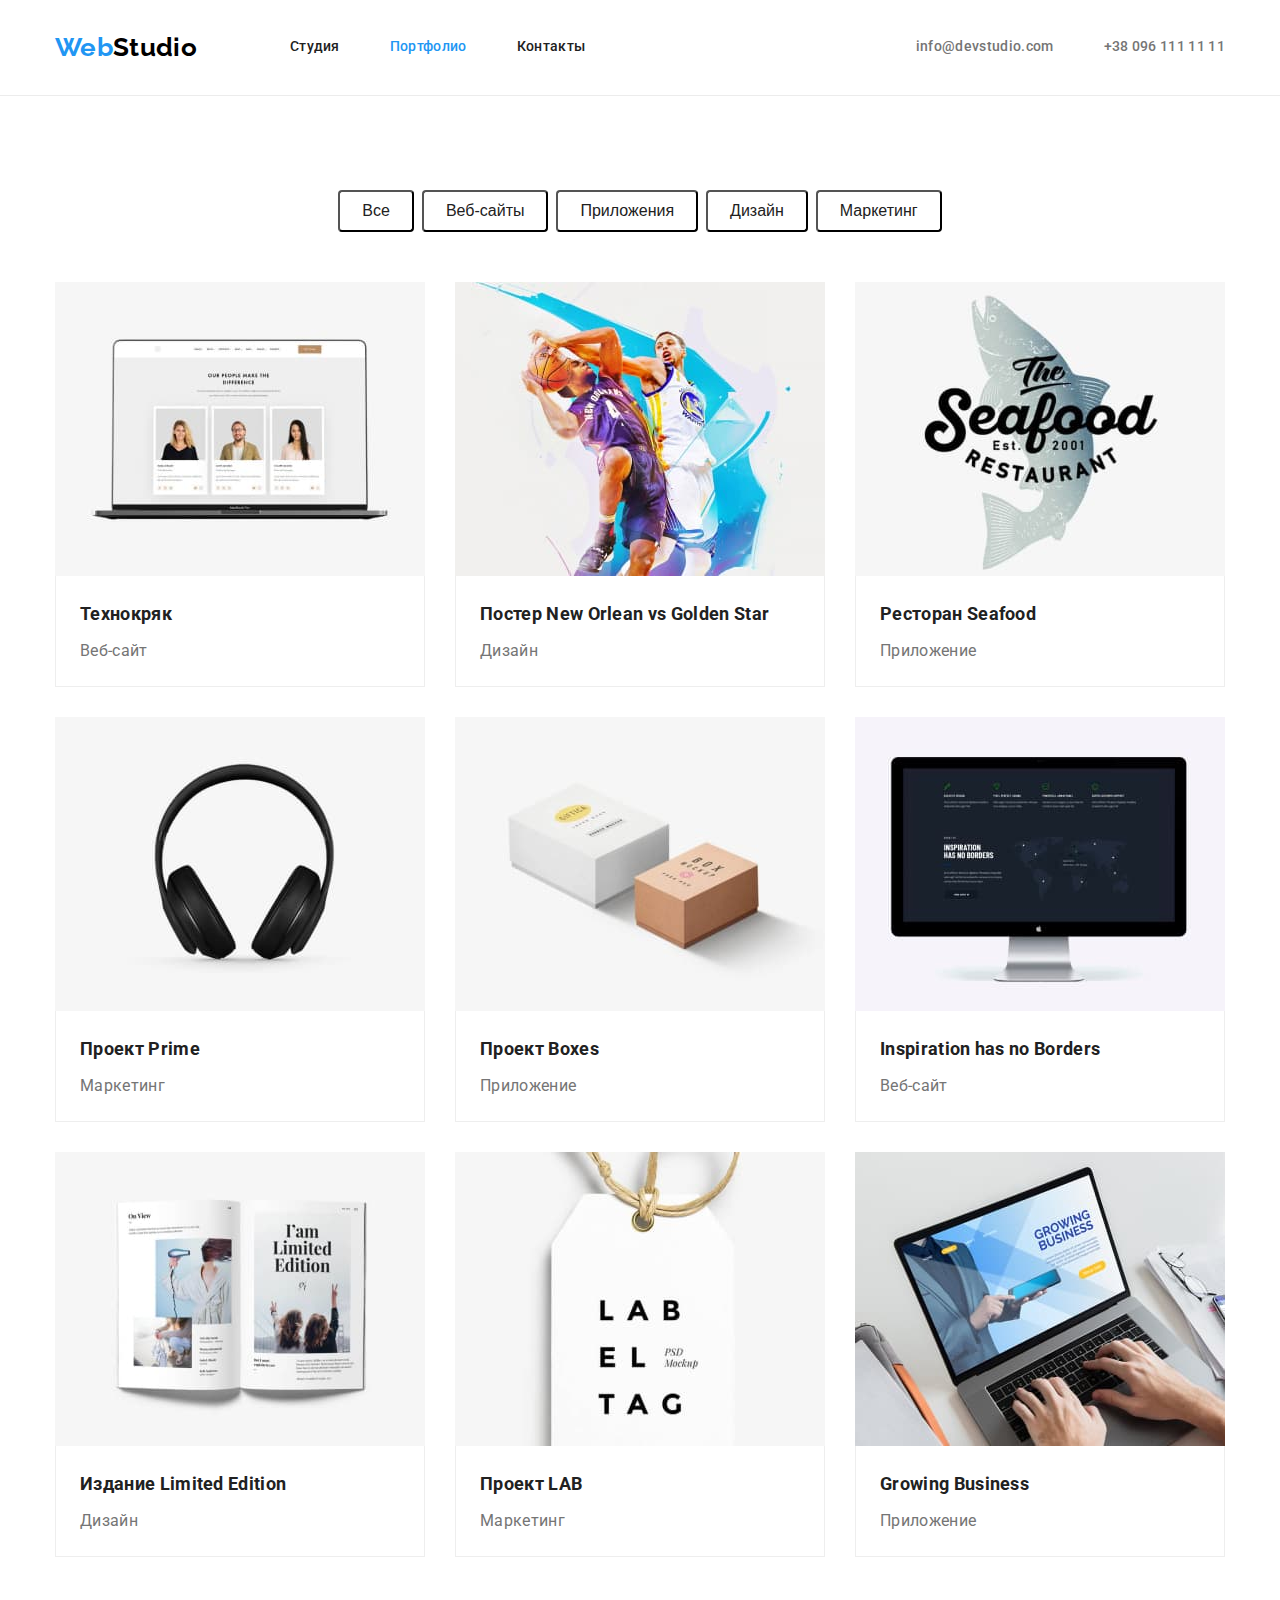
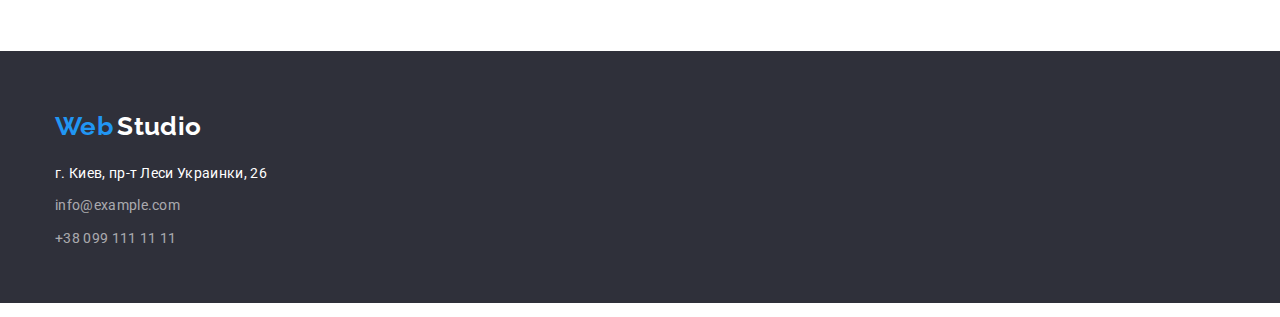
==== portfolio.html @ 58e0f446 "Финал1" ====
<!DOCTYPE html>
<html lang="ru">

<head>
    <meta charset="UTF-8">
    <meta name="viewport" content="width=device-width, initial-scale=1.0">
    <title>Document</title>
    <link rel="preconnect" href="https://fonts.gstatic.com">
    <link href="https://fonts.googleapis.com/css2?family=Raleway:wght@700&family=Roboto:wght@400;500;700;900&display=swap"
        rel="stylesheet">
    <link rel="stylesheet" href="./scc/common.css">
    <link rel="stylesheet" href="./scc/portfolio.css">

</head>

<body class="page">
    <!--Шапка сайта-->
<header class="head">
    <div class="container main-nav">
        <nav class="nav-points">

            <a href="./index.html" class="logo">
                <span class="accent-web">Web</span>
                <span class="accent-studio">Studio</span>
            </a>

            <ul class="site-nav">
                <li class="item"><a href="./index.html" class="link">Студия</a></li>
                <li class="item"><a href="./portfolio.html" class="link current">Портфолио</a></li>
                <li class="item"><a href="/" class="link">Контакты</a></li>
            </ul>
        </nav>

        <ul class="web-link">
            <li class="item"><a href="mailto:info@devstudio.com" class="link-mail">info@devstudio.com</a></li>
            <li class="item"><a href="tel:+380961111111" class="link-tel">+38 096 111 11 11</a></li>
        </ul>
    </div>

</header>
    
<main>
    <section class="section">
        <div class="container">
            <h1 class="section-title visually-hidden">Наши работы</h1>

            <ul class="filter-nav nav">
                <li class="item"><button type="button" class="nav">Все</button></li>
                <li class="item"><button type="button" class="nav">Веб-сайты</button></li>
                <li class="item"><button type="button" class="nav">Приложения</button></li>
                <li class="item"><button type="button" class="nav">Дизайн</button></li>
                <li class="item"><button type="button" class="nav">Маркетинг</button></li>
            </ul>
        
            <ul class="cart-list">
                <li class="item">
                    <a href="/" class="link-cart">
                        <img class="card-image" src="images/cart1 min.jpg" alt="фотографии людей на экране ноутбука">
                            <div class="heading-title">
                                <h2 class="section-title">Технокряк</h2>
                                <p class="title">Веб-сайт</p>
                            </div>                                                    
                                <p class="style-hover visually-hidden">Технокряк это современная площадка распространения коронавируса. Компании используют эту
                            платформу для цифрового шпионажа и атак на защищённые сервера конкурентов.</p>
                    </a>
                </li>
                <li class="item">
                    <a href="/" class="link-cart">
                        <img class="card-image" src="images/cart2 min.jpg" alt="два баскетболиста">
                            <div class="heading-title">
                                <h2 class="section-title">Постер New Orlean vs Golden Star</h2>
                                <p class="title">Дизайн</p>
                            </div>
                                <p class="style-hover visually-hidden">Технокряк это современная площадка распространения коронавируса. Компании используют эту
                            платформу для цифрового шпионажа и атак на защищённые сервера конкурентов.</p>
                    </a>
                </li>
                <li class="item">
                    <a href="/" class="link-cart">
                        <img class="card-image" src="images/cart3 min.jpg" alt="логотип ресторана">
                            <div class="heading-title">
                                <h2 class="section-title">Ресторан Seafood</h2>
                                <p class="title">Приложение</p>
                            </div>
                                <p class="style-hover visually-hidden">Технокряк это современная площадка распространения коронавируса. Компании используют эту
                            платформу для цифрового шпионажа и атак на защищённые сервера конкурентов.</p>
                    </a>
                </li>
                <li class="item">
                    <a href="/" class="link-cart">
                        <img class="card-image" src="images/cart4 min.jpg" alt="наушники">
                            <div class="heading-title">
                                 <h2 class="section-title">Проект Prime</h2>
                                <p class="title">Маркетинг</p>
                            </div>
                                <p class="style-hover visually-hidden">Технокряк это современная площадка распространения коронавируса. Компании используют эту 
                            платформу для цифрового шпионажа и атак на защищённые сервера конкурентов.</p>
                    </a>
                </li>
                <li class="item">
                    <a href="/" class="link-cart">
                        <img class="card-image" src="images/cart5 min.jpg" alt="две коробки">
                            <div class="heading-title">
                                <h2 class="section-title">Проект Boxes</h2>
                                <p class="title">Приложение</p>
                            </div>
                                <p class="style-hover visually-hidden">Технокряк это современная площадка распространения коронавируса. Компании используют эту 
                            платформу для цифрового шпионажа и атак на защищённые сервера конкурентов.</p>
                    </a>
                </li>
                <li class="item">
                    <a href="/" class="link-cart">
                        <img class="card-image" src="images/cart6 min.jpg" alt="монитор компьютера">
                            <div class="heading-title">
                                <h2 class="section-title">Inspiration has no Borders</h2>
                                <p class="title">Веб-сайт</p>
                            </div>
                                <p class="style-hover visually-hidden">Технокряк это современная площадка распространения коронавируса. Компании используют эту 
                            платформу для цифрового шпионажа и атак на защищённые сервера конкурентов.</p>
                    </a>
                </li>
                <li class="item">
                    <a href="/" class="link-cart">
                        <img class="card-image" src="images/cart7 min.jpg" alt="открытая книга">
                            <div class="heading-title">
                                <h2 class="section-title">Издание Limited Edition</h2>
                                <p class="title">Дизайн</p>
                            </div>
                                <p class="style-hover visually-hidden">Технокряк это современная площадка распространения коронавируса. Компании используют эту
                            платформу для цифрового шпионажа и атак на защищённые сервера конкурентов.</p>
                    </a>
                </li>
                <li class="item">
                    <a href="/" class="link-cart">
                        <img class="card-image" src="images/cart8 min.jpg" alt="ярлык на нитке">
                            <div class="heading-title">
                                <h2 class="section-title">Проект LAB</h2>
                                <p class="title">Маркетинг</p>
                            </div>
                                <p class="style-hover visually-hidden">Технокряк это современная площадка распространения коронавируса. Компании используют эту
                            платформу для цифрового шпионажа и атак на защищённые сервера конкурентов.</p>
                    </a>
                </li>
                <li class="item">
                    <a href="/" class="link-cart">
                        <img class="card-image" src="images/cart9 min.jpg" alt="человек работющий за ноутбуком">
                            <div class="heading-title">
                                <h2 class="section-title">Growing Business</h2>
                                <p class="title">Приложение</p>
                            </div>
                                <p class="style-hover visually-hidden">Технокряк это современная площадка распространения коронавируса. Компании используют эту
                            платформу для цифрового шпионажа и атак на защищённые сервера конкурентов.</p>
                    </a>
                </li>
            </ul>
        </div>
       
    </section>    
</main>
    <!--Подвал-->
    <footer class="footer">
    
        <div class="container">
            <a href="./index.html" class="footer-logo">
                <span class="footer-web">Web</span>
                <span class="footer-studio">Studio</span>
            </a>
    
            <address class="address">
                г. Киев, пр-т Леси Украинки, 26
            </address>
    
            <address class="footer-link">
                <a href="mailto:info@example.com" class="footer-mail">info@example.com</a><br />
                <a href="tel:+380991111111" class="footer-tel">+38 099 111 11 11</a>
            </address>
        </div>
    </footer>
    </body>
    
    </html>
---- scc/common.css ----
html {
  box-sizing: border-box;
}

*,
*::before {
  box-sizing: border-box;
}

:root {
  --primary-text-color: #212121;
  --title-text-color: #757575;
  --accent-color: #2196f3;
  --background-color: #ffffff;
}

.page {
  background-color: var(--background-color);

  font-family: Roboto, sans-serif;
  letter-spacing: 0.02em;
  margin: 0;
}

a {
  text-decoration: none;
}

li {
  list-style: none;
}

ul {
  padding: 0;
  margin: 0;
}

p {
  padding: 0;
  margin: 0;
}

/* утилита спрятать */
.visually-hidden {
  position: absolute;
  clip: rect(0 0 0 0);
  width: 1px;
  height: 1px;
  margin: -1px;
}

.head {
  border-bottom-width: 1px;
  border-bottom-style: solid;
  border-bottom-color: #ececec;
}

/* main-nav */

.main-nav {
  display: flex;
  align-items: center;
}

/* Header */

/* .head {
  background-color: #cccccc;
} */

.container {
  padding-left: 15px;
  padding-right: 15px;

  margin-left: auto;
  margin-right: auto;
  width: 1200px;
  /* outline: 2px solid tomato; */
}

/* Logo */

.logo {
  display: block;
  padding-top: 32px;
  padding-bottom: 32px;
}

.logo {
  display: flex;
}

.accent-web {
  color: var(--accent-color);
  font-family: Raleway, sans-serif;

  font-weight: 700;
  font-size: 26px;
  line-height: 1.19;
}

.accent-studio {
  color: #000000;
  font-family: Raleway, sans-serif;

  font-weight: 700;
  font-size: 26px;
  line-height: 1.19;
}

.accent-studio:hover {
  color: var(--accent-color);
}

/* site nav */

.nav-points {
  display: flex;
}

.site-nav {
  display: flex;
  margin-left: 93px;
  align-items: center;
}

/* .site-nav .item {
  background-color: tomato;
} */

.site-nav .item + .item {
  margin-left: 50px;
}
.site-nav a {
  display: block;
  padding-top: 32px;
  padding-bottom: 32px;

  color: var(--primary-text-color);

  font-weight: 500;
  font-size: 14px;
  line-height: 1.14;
}

.site-nav a:hover,
.site-nav a:focus {
  color: var(--accent-color);
}

.site-nav .link.current {
  color: var(--accent-color);
}

.web-link {
  display: flex;
  margin-left: auto;
}

.web-link .item + .item {
  margin-left: 50px;
}

.web-link a {
  display: block;
  padding-top: 32px;
  padding-bottom: 32px;
}

.web-link .link-mail {
  color: var(--title-text-color);

  font-weight: 500;
  font-size: 14px;
  line-height: 1.14;
}

.web-link .link-mail:hover,
.web-link .link-mail:focus {
  color: var(--accent-color);
}

.web-link .link-tel {
  color: var(--title-text-color);

  font-weight: 500;
  font-size: 14px;
  line-height: 1.14;
}

.web-link .link-tel:hover,
.web-link .link-tel:focus {
  color: var(--accent-color);
}

/* Footer */

.footer {
  max-width: 1600px;
  height: 252px;
  margin: 0 auto;

  padding-top: 60px;
  padding-bottom: 60px;

  background-color: #2f303a;
}

.footer-logo {
  display: inline-block;
  margin-bottom: 20px;
}

.footer-web {
  color: var(--accent-color);
  font-family: Raleway, sans-serif;

  font-weight: 700;
  font-size: 26px;
  line-height: 1.19;
}

.footer-studio {
  color: var(--background-color);
  font-family: Raleway, sans-serif;

  font-weight: 700;
  font-size: 26px;
  line-height: 1.19;
}

.footer-studio:hover {
  color: var(--accent-color);
}

.address {
  margin-bottom: 9px;

  color: var(--background-color);

  font-style: normal;
  font-weight: normal;
  font-size: 14px;
  line-height: 1.71;
}

.footer-mail {
  display: inline-block;
  margin-bottom: 9px;

  color: rgba(255, 255, 255, 0.6);

  font-style: normal;
  font-weight: normal;
  font-size: 14px;
  line-height: 1.71;
}

.footer-link .footer-mail:hover,
.footer-link .footer-mail:focus {
  color: var(--accent-color);
}

.footer-tel {
  color: rgba(255, 255, 255, 0.6);

  font-style: normal;
  font-weight: normal;
  font-size: 14px;
  line-height: 1.71;
}

.footer-link .footer-tel:hover,
.footer-link .footer-tel:focus {
  color: var(--accent-color);
}
---- scc/portfolio.css ----
a {
  text-decoration: none;
}

li {
  list-style: none;
}

.section {
  padding-top: 94px;
  padding-bottom: 94px;
}

.filter-nav {
  display: flex;
  justify-content: center;
  padding-bottom: 50px;
}

.nav {
  cursor: pointer;
}

.filter-nav .item + .item {
  margin-left: 8px;
}

.filter-nav .nav {
  display: inline-block;
  border-radius: 4px;
  padding: 6px 22px;
  min-width: 73px;
  

  background-color: var(--background-color);
  color: var(--primary-text-color);

  font-weight: 500;
  font-size: 16px;
  line-height: 1.62;
}

.filter-nav .nav:hover,
.filter-nav .nav:focus {
  background-color: var(--accent-color);
  color: var(--background-color);
}

/* Карточки */

.cart-list {
  display: flex;
  flex-wrap: wrap;
}

.cart-list > .item {
  width: 370px;
  margin-right: 30px;
  margin-bottom: 30px;

  /* background-color: #ccc; */
}

.cart-list > .item:nth-child(3n) {
  margin-right: 0;
}

.cart-list > .item:nth-last-child(-n + 3) {
  margin-bottom: 0;
}

.section-title {
  margin-top: 0;
  margin-bottom: 0;
  padding-bottom: 4px;

  color: var(--primary-text-color);

  font-weight: bold;
  font-size: 18px;
  line-height: 2;
}

.cart-list .title {
  color: var(--title-text-color);

  font-weight: normal;
  font-size: 16px;
  line-height: 1.87;
}

.card-image {
  display: block;
}

.heading-title {
  padding: 20px 24px;
  border-right: 1px solid #eeeeee;
  border-bottom: 1px solid #eeeeee;
  border-left: 1px solid #eeeeee;
}

.cart-list .style-hover {
  color: var(--primary-text-color);
}
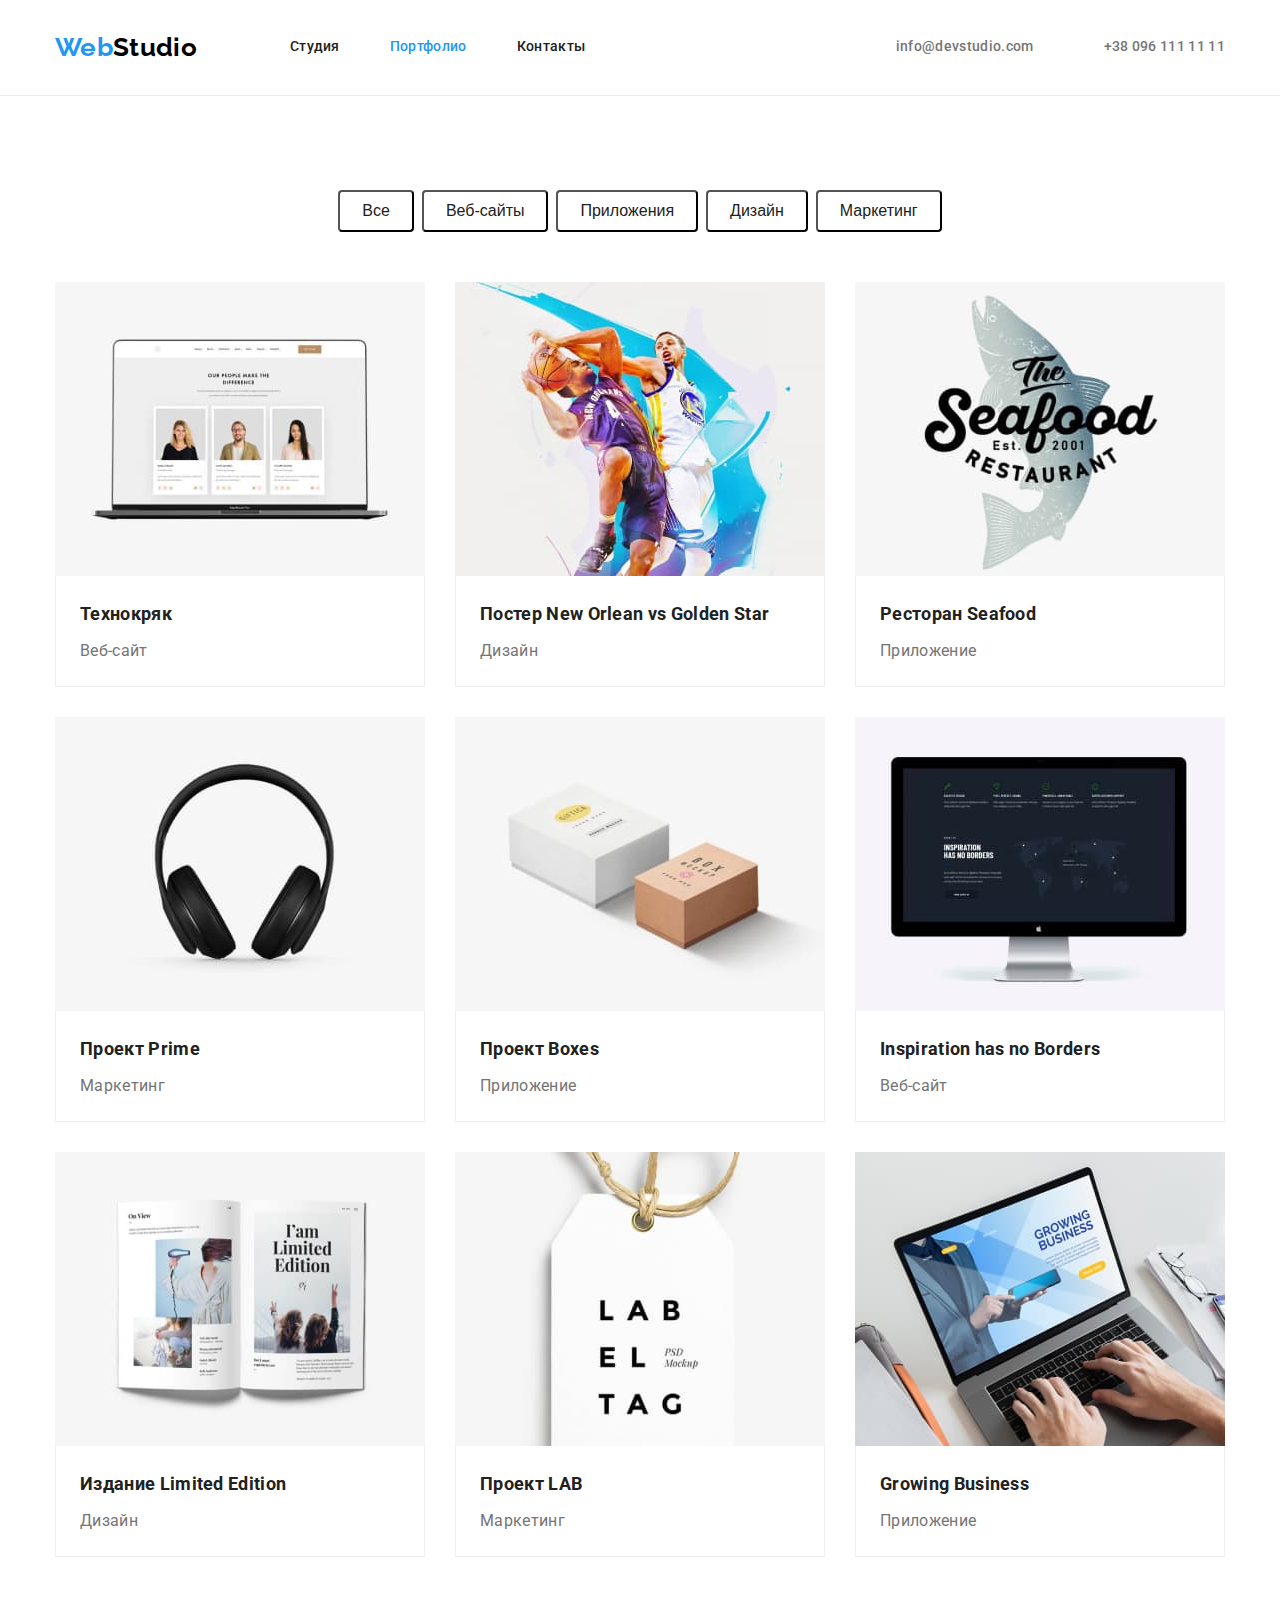
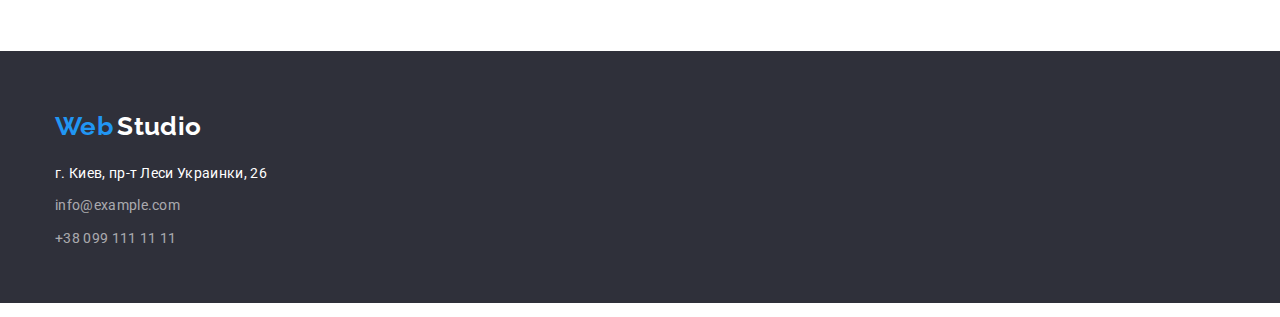
==== commit 6caab9a8: "финал2" ====
--- a/portfolio.html
+++ b/portfolio.html
@@ -32,8 +32,21 @@
         </nav>
 
         <ul class="web-link">
-            <li class="item"><a href="mailto:info@devstudio.com" class="link-mail">info@devstudio.com</a></li>
-            <li class="item"><a href="tel:+380961111111" class="link-tel">+38 096 111 11 11</a></li>
+            <div class="coordinates">
+                <svg class="icon-envelope">
+                    <use href="./images/symbol-defs.svg#icon-envelope"></use>
+                </svg>
+                <li class="item"><a href="mailto:info@devstudio.com" class="link-mail">info@devstudio.com</a></li>
+            </div>
+        
+        
+            <div class="coordinates">
+                <svg class="icon-smartphone">
+                    <use href="./images/symbol-defs.svg#icon-smartphone"></use>
+                </svg>
+                <li class="item"><a href="tel:+380961111111" class="link-tel">+38 096 111 11 11</a></li>
+            </div>
+        
         </ul>
     </div>
 
--- a/scc/common.css
+++ b/scc/common.css
@@ -131,6 +131,7 @@
 .site-nav .item + .item {
   margin-left: 50px;
 }
+
 .site-nav a {
   display: block;
   padding-top: 32px;
@@ -152,13 +153,36 @@
   color: var(--accent-color);
 }
 
+.coordinates {
+  display: flex;
+  align-items: center;
+  margin-right: 50px;
+}
+
+.web-link > .coordinates:nth-child(2n) {
+  margin-right: 0;
+}
+
+.icon-envelope {
+  width: 16px;
+  height: 12px;
+  margin-right: 10px;
+}
+
+.icon-smartphone {
+  width: 10px;
+  height: 16px;
+  margin-right: 10px;
+}
+
+.icon-envelope:hover,
+.icon-envelope:focus {
+  color: var(--accent-color);
+}
+
 .web-link {
   display: flex;
   margin-left: auto;
-}
-
-.web-link .item + .item {
-  margin-left: 50px;
 }
 
 .web-link a {
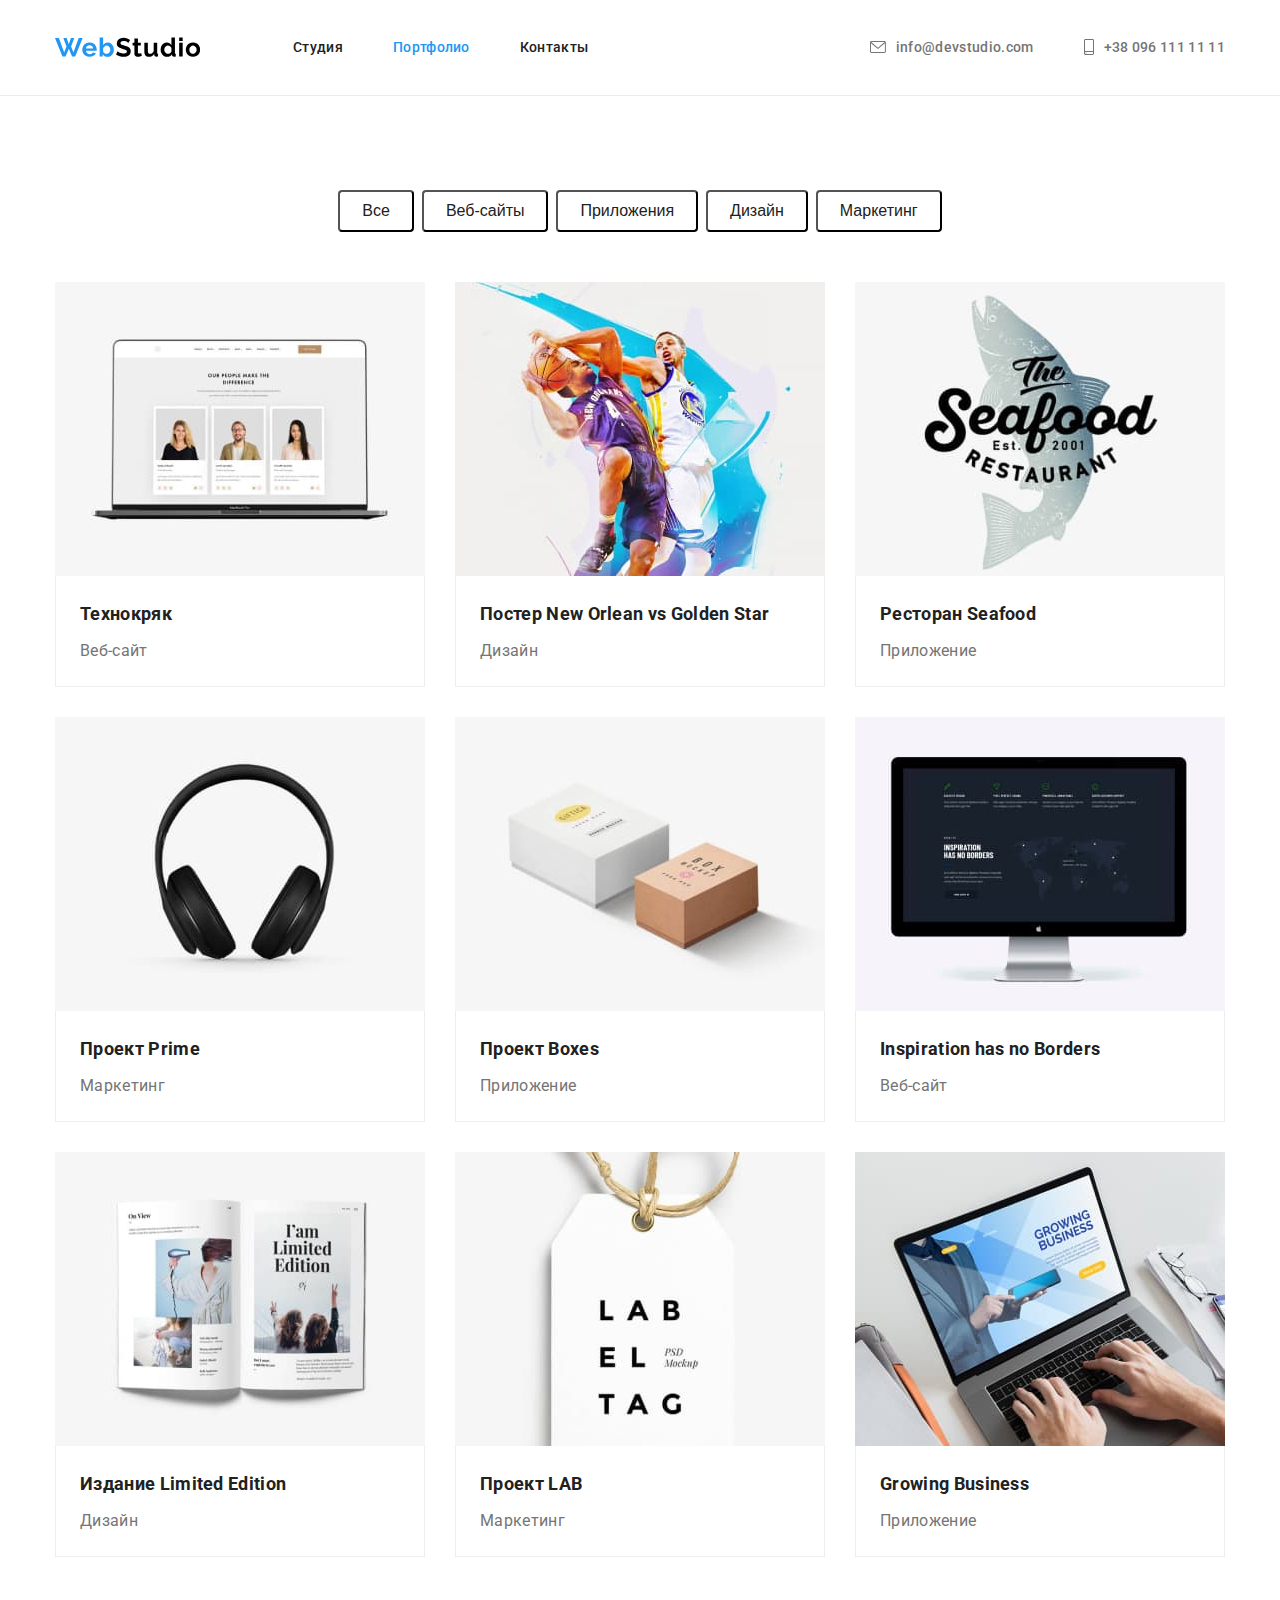
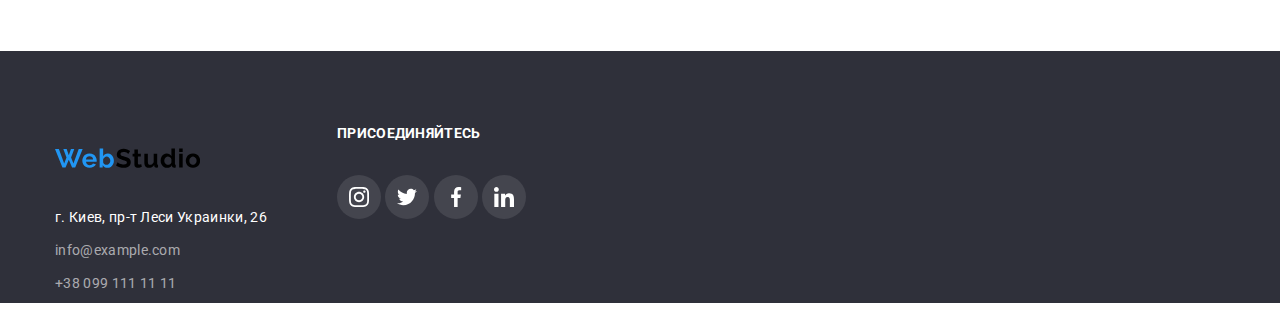
==== commit 3b6428a3: "финал5" ====
--- a/portfolio.html
+++ b/portfolio.html
@@ -20,8 +20,9 @@
         <nav class="nav-points">
 
             <a href="./index.html" class="logo">
-                <span class="accent-web">Web</span>
-                <span class="accent-studio">Studio</span>
+                <svg class="web-studio" width="145" height="31">
+                    <use href="./images/symbol-defs.svg#icon-webstudio"></use>
+                </svg>
             </a>
 
             <ul class="site-nav">
@@ -171,24 +172,62 @@
     </section>    
 </main>
     <!--Подвал-->
-    <footer class="footer">
-    
-        <div class="container">
-            <a href="./index.html" class="footer-logo">
-                <span class="footer-web">Web</span>
-                <span class="footer-studio">Studio</span>
-            </a>
-    
-            <address class="address">
-                г. Киев, пр-т Леси Украинки, 26
-            </address>
-    
-            <address class="footer-link">
-                <a href="mailto:info@example.com" class="footer-mail">info@example.com</a><br />
-                <a href="tel:+380991111111" class="footer-tel">+38 099 111 11 11</a>
-            </address>
+<footer class="footer">
+
+    <div class="container">
+        <div class="container-footer">
+            <div class="footer-addres">
+                <a href="./index.html" class="logo">
+                    <svg class="web-studio" width="145" height="31">
+                        <use href="./images/symbol-defs.svg#icon-webstudio"></use>
+                    </svg>
+                </a>
+
+                <address class="address">
+                    г. Киев, пр-т Леси Украинки, 26
+                </address>
+
+                <address class="footer-link">
+                    <a href="mailto:info@example.com" class="footer-mail">info@example.com</a><br />
+                    <a href="tel:+380991111111" class="footer-tel">+38 099 111 11 11</a>
+                </address>
+            </div>
+
+
+            <div class="social-networks">
+                <h3 class="networks-title">ПРИСОЕДИНЯЙТЕСЬ</h3>
+                <ul class="networks">
+                    <li class="networks-item">
+                        <a class="social-link" href="">
+                            <svg class="social-icon">
+                                <use href="./images/symbol-defs.svg#icon-instagram"></use>
+                            </svg>
+                        </a>
+                        <a class="social-link" href="">
+                            <svg class="social-icon">
+                                <use href="./images/symbol-defs.svg#icon-twitter"></use>
+                            </svg>
+                        </a>
+                        <a class="social-link" href="">
+                            <svg class="social-icon">
+                                <use href="./images/symbol-defs.svg#icon-facebook"></use>
+                            </svg>
+                        </a>
+                        <a class="social-link" href="">
+                            <svg class="social-icon">
+                                <use href="./images/symbol-defs.svg#icon-linkedin"></use>
+                            </svg>
+                        </a>
+                    </li>
+                </ul>
+            </div>
+
         </div>
-    </footer>
+
+    </div>
+
+
+</footer>
     </body>
     
     </html>--- a/scc/common.css
+++ b/scc/common.css
@@ -90,28 +90,6 @@
   display: flex;
 }
 
-.accent-web {
-  color: var(--accent-color);
-  font-family: Raleway, sans-serif;
-
-  font-weight: 700;
-  font-size: 26px;
-  line-height: 1.19;
-}
-
-.accent-studio {
-  color: #000000;
-  font-family: Raleway, sans-serif;
-
-  font-weight: 700;
-  font-size: 26px;
-  line-height: 1.19;
-}
-
-.accent-studio:hover {
-  color: var(--accent-color);
-}
-
 /* site nav */
 
 .nav-points {
@@ -298,3 +276,45 @@
 .footer-link .footer-tel:focus {
   color: var(--accent-color);
 }
+
+.networks-title {
+  color: var(--background-color);
+
+  font-weight: bold;
+  font-size: 14px;
+  line-height: 16px;
+}
+
+.container-footer {
+  display: flex;
+}
+.social-networks {
+  margin-left: 70px;
+}
+
+.networks-title {
+  padding-bottom: 20px;
+}
+
+.social-link {
+  display: inline-flex;
+  justify-content: center;
+  align-items: center;
+  width: 44px;
+  height: 44px;
+  border-radius: 50%;
+
+  background-color: rgba(255, 255, 255, 0.1);
+}
+
+.social-link:hover,
+.social-link:focus {
+  background-color: var(--accent-color);
+  color: var(--background-color);
+}
+
+.social-icon {
+  width: 20px;
+  height: 20px;
+  fill: var(--background-color);
+}
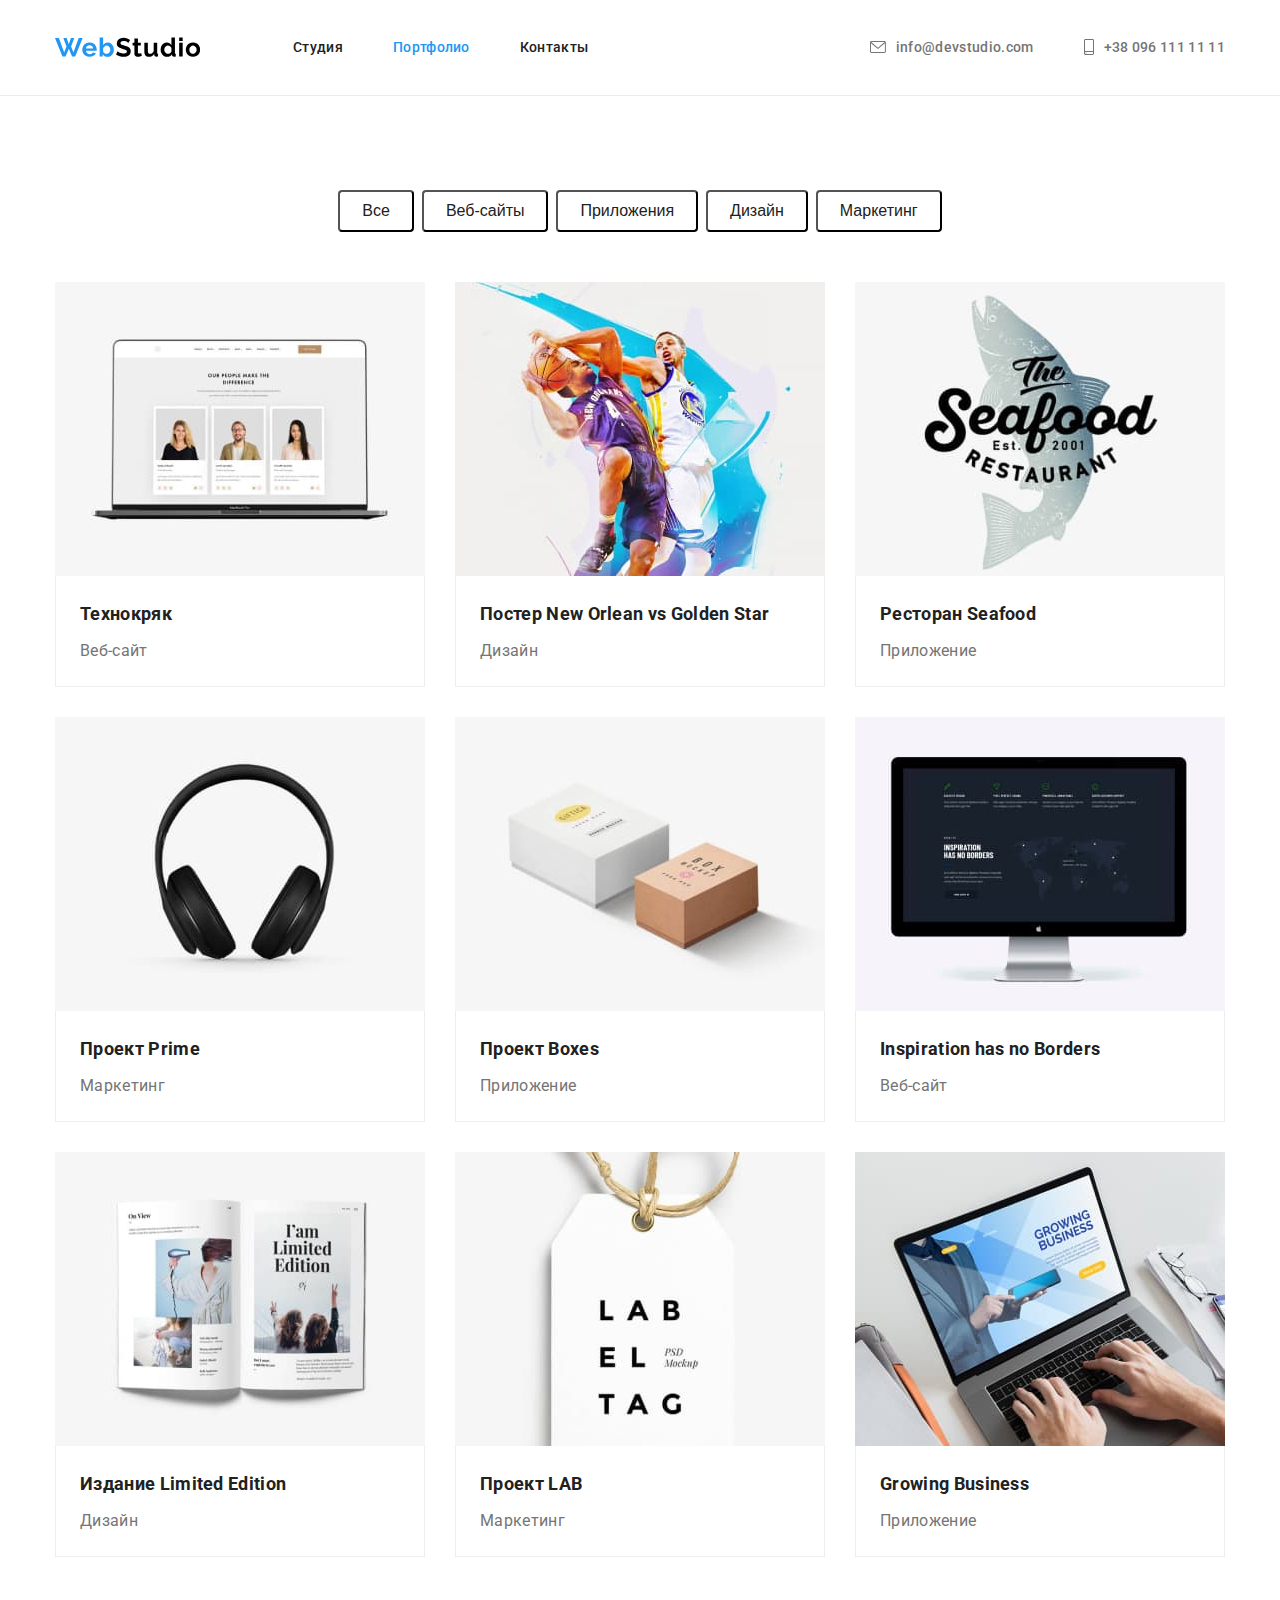
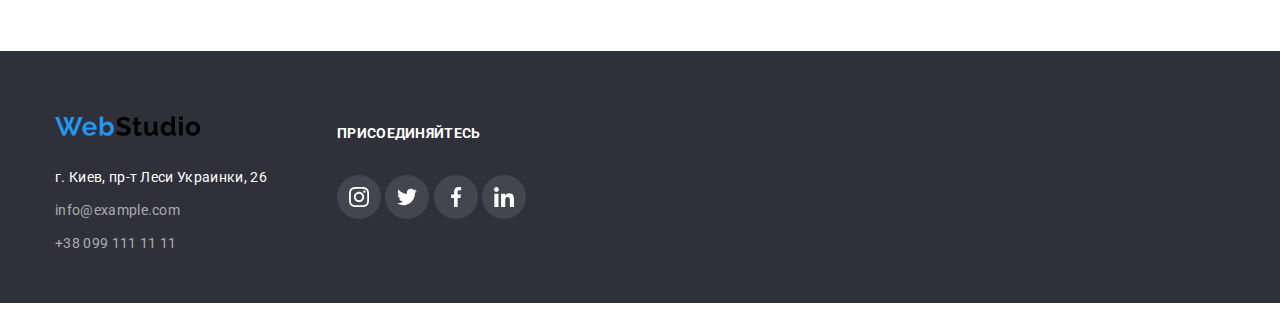
==== commit a10fe4ae: "финал5" ====
--- a/portfolio.html
+++ b/portfolio.html
@@ -177,7 +177,7 @@
     <div class="container">
         <div class="container-footer">
             <div class="footer-addres">
-                <a href="./index.html" class="logo">
+                <a href="./index.html" class="footer-logo">
                     <svg class="web-studio" width="145" height="31">
                         <use href="./images/symbol-defs.svg#icon-webstudio"></use>
                     </svg>
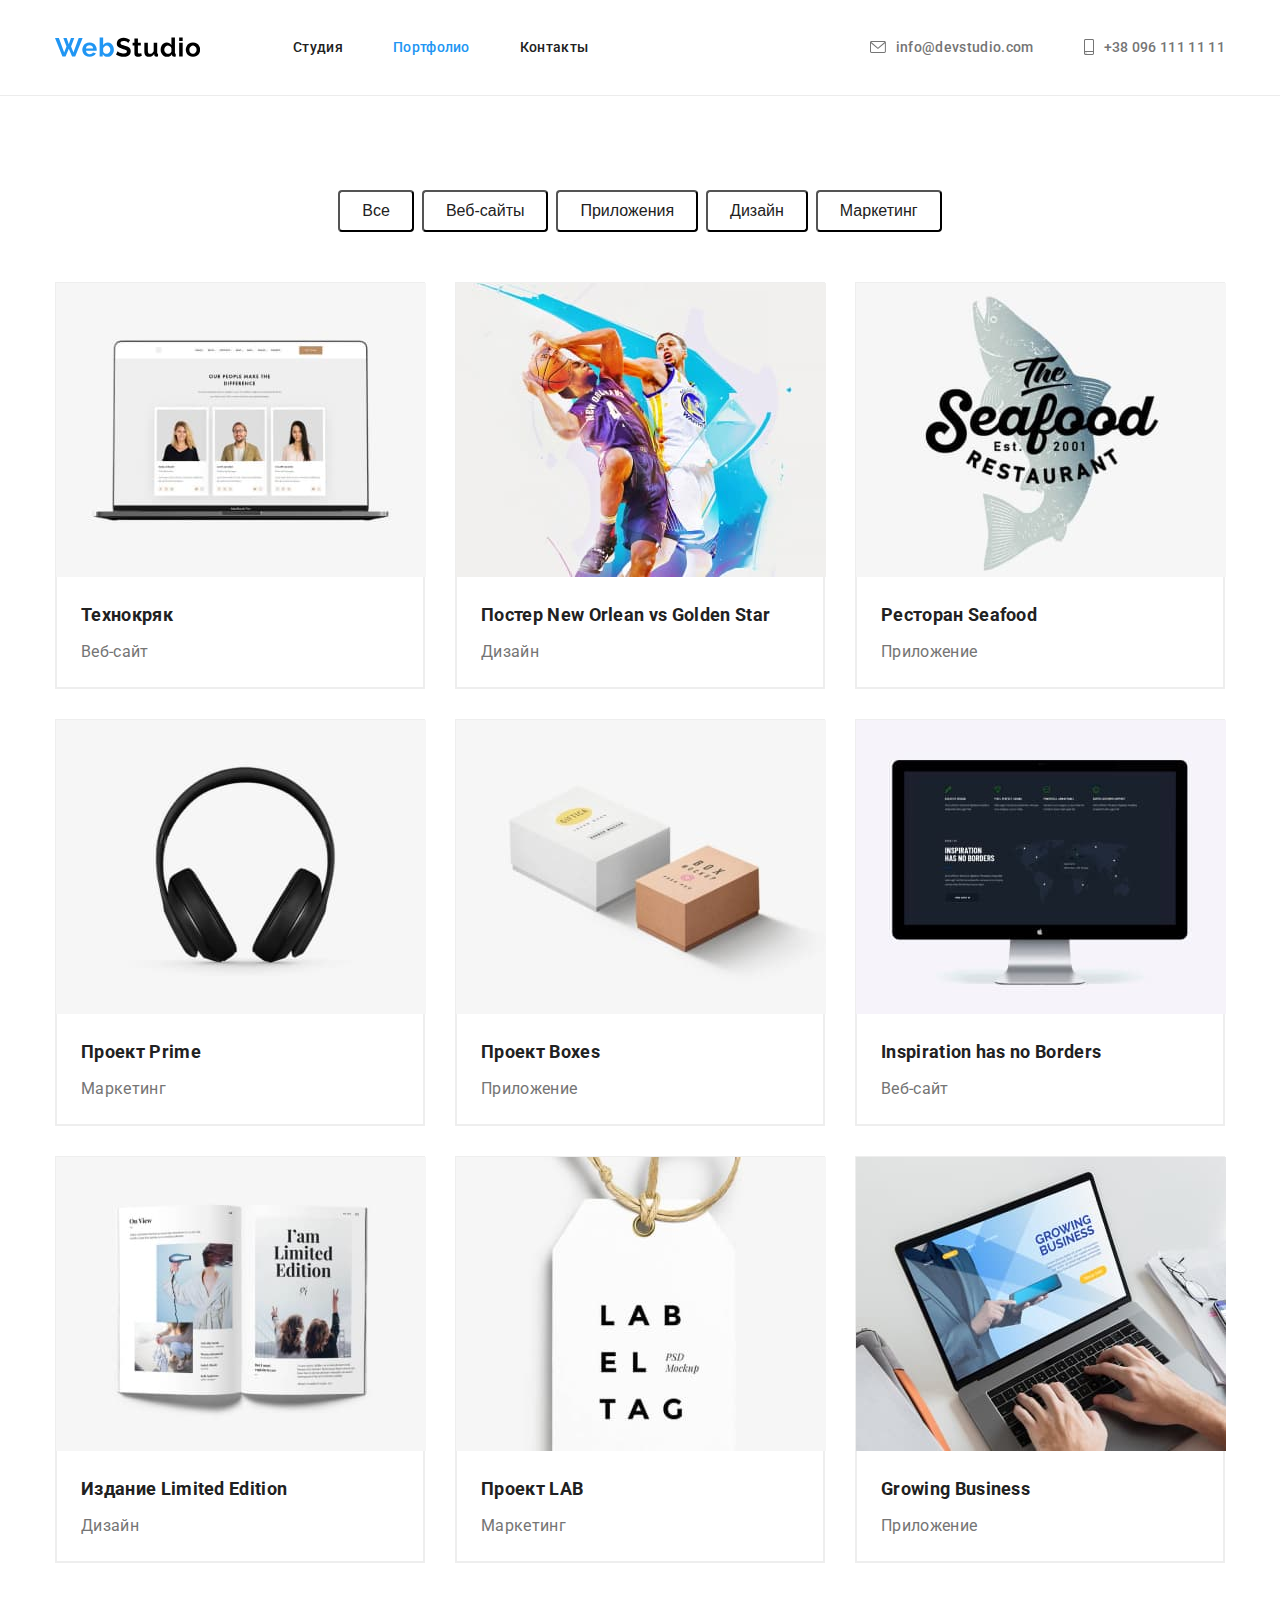
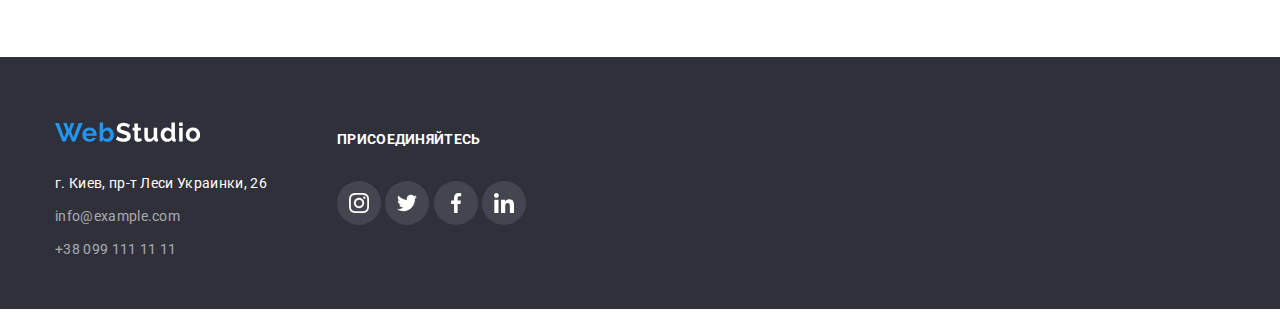
==== commit 70a96460: "финал6" ====
--- a/portfolio.html
+++ b/portfolio.html
@@ -19,7 +19,7 @@
     <div class="container main-nav">
         <nav class="nav-points">
 
-            <a href="./index.html" class="logo">
+            <a href="./index.html" class="head-logo">
                 <svg class="web-studio" width="145" height="31">
                     <use href="./images/symbol-defs.svg#icon-webstudio"></use>
                 </svg>
@@ -179,7 +179,7 @@
             <div class="footer-addres">
                 <a href="./index.html" class="footer-logo">
                     <svg class="web-studio" width="145" height="31">
-                        <use href="./images/symbol-defs.svg#icon-webstudio"></use>
+                        <use href="./images/symbol-defs.svg#icon-WebStudio1"></use>
                     </svg>
                 </a>
 
--- a/scc/common.css
+++ b/scc/common.css
@@ -80,13 +80,13 @@
 
 /* Logo */
 
-.logo {
+.head-logo {
   display: block;
   padding-top: 32px;
   padding-bottom: 32px;
 }
 
-.logo {
+.head-logo {
   display: flex;
 }
 
@@ -145,6 +145,8 @@
   width: 16px;
   height: 12px;
   margin-right: 10px;
+
+  fill: currentColor;
 }
 
 .icon-smartphone {
@@ -153,10 +155,6 @@
   margin-right: 10px;
 }
 
-.icon-envelope:hover,
-.icon-envelope:focus {
-  color: var(--accent-color);
-}
 
 .web-link {
   display: flex;
--- a/scc/portfolio.css
+++ b/scc/portfolio.css
@@ -38,6 +38,7 @@
   font-weight: 500;
   font-size: 16px;
   line-height: 1.62;
+
 }
 
 .filter-nav .nav:hover,
@@ -67,6 +68,18 @@
 
 .cart-list > .item:nth-last-child(-n + 3) {
   margin-bottom: 0;
+}
+
+.cart-list > .item:hover,
+.cart-list > .item:focus {
+  display: block;
+  box-shadow: 0px 1px 1px rgba(0, 0, 0, 0.12), 0px 4px 4px rgba(0, 0, 0, 0.06),
+  1px 4px 6px rgba(0, 0, 0, 0.16);
+}
+
+.cart-list > .item {
+  display: block;
+  border: 1px solid #EEEEEE;
 }
 
 .section-title {
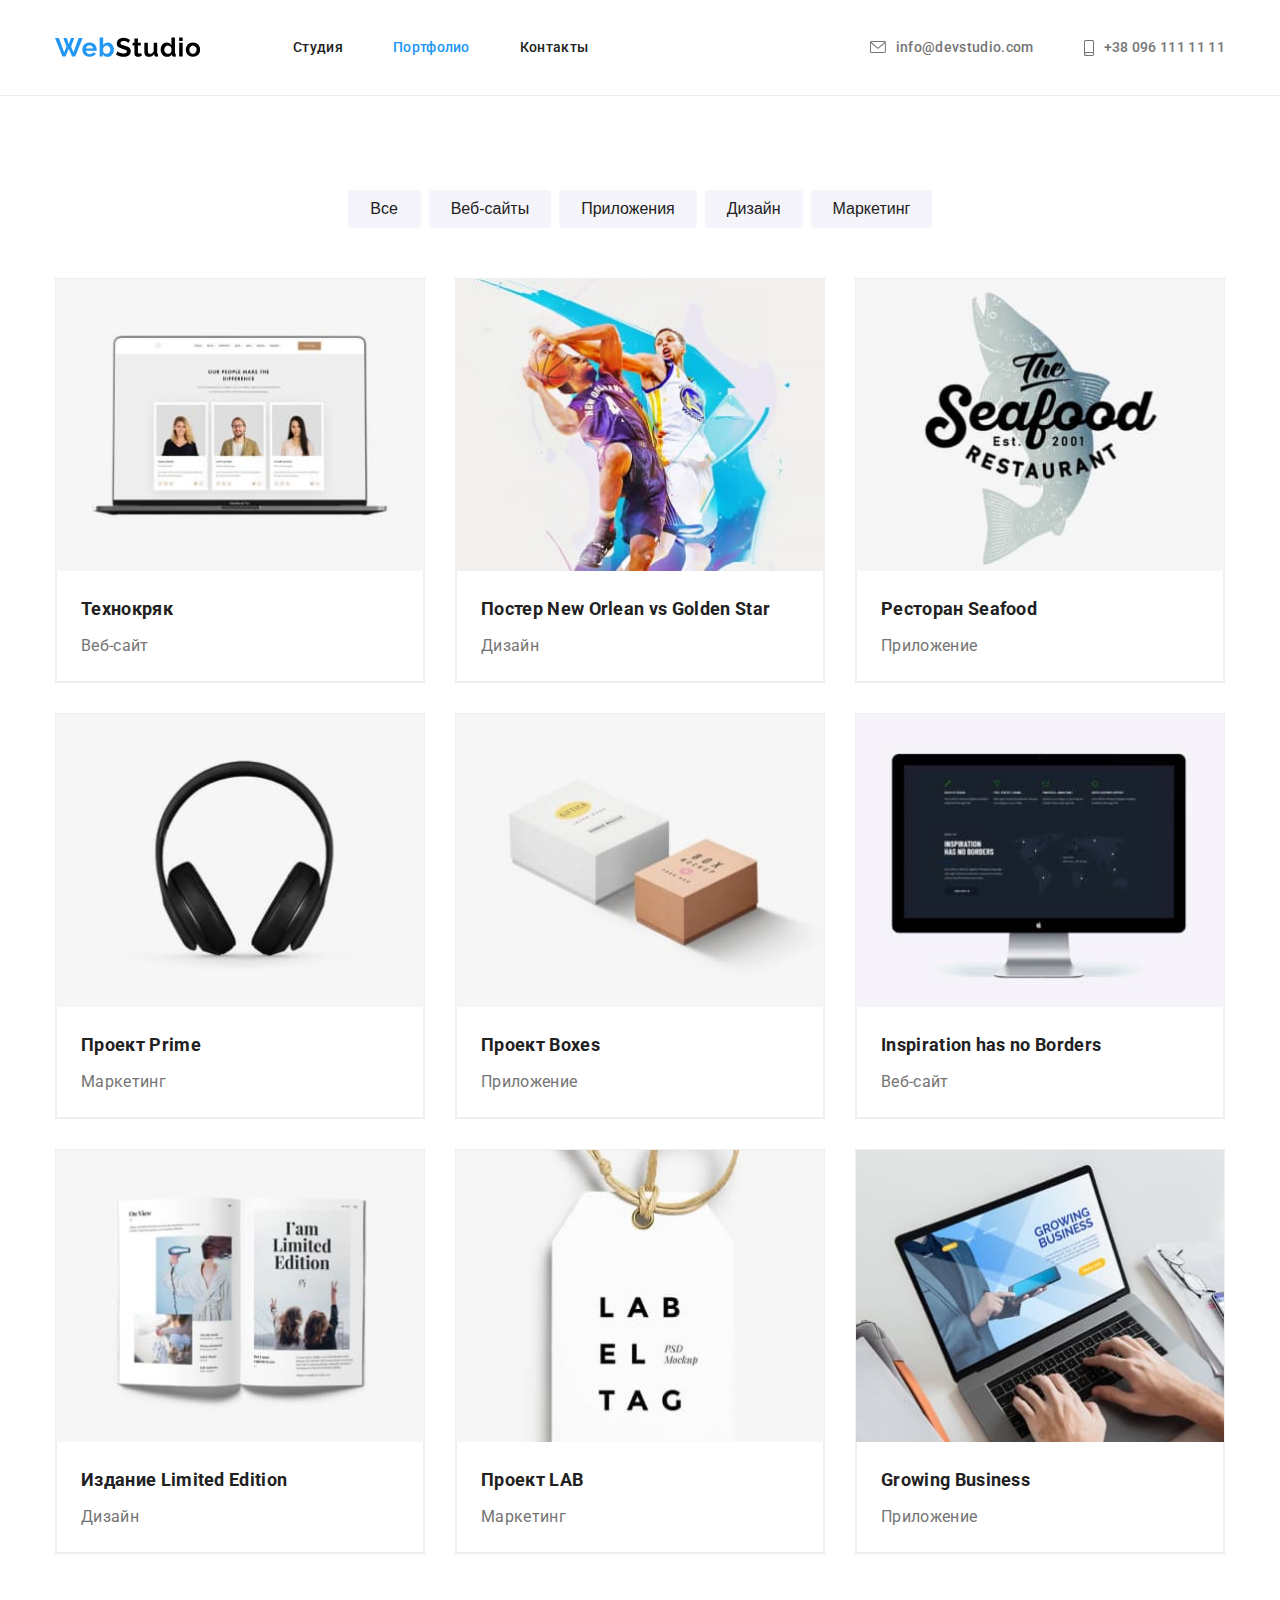
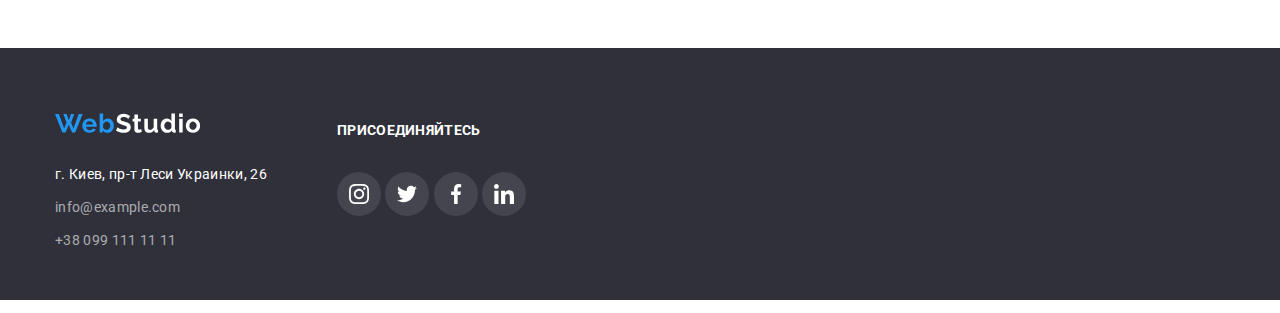
==== commit fc1f1e55: "финал8" ====
--- a/portfolio.html
+++ b/portfolio.html
@@ -33,21 +33,23 @@
         </nav>
 
         <ul class="web-link">
-            <div class="coordinates">
-                <svg class="icon-envelope">
-                    <use href="./images/symbol-defs.svg#icon-envelope"></use>
-                </svg>
-                <li class="item"><a href="mailto:info@devstudio.com" class="link-mail">info@devstudio.com</a></li>
-            </div>
+            <li class="item">
+                <a class="link-mail" href="mailto:info@devstudio.com">
+                    <svg class="icon-envelope">
+                        <use href="./images/symbol-defs.svg#icon-envelope"></use>
+                    </svg>
+                    info@devstudio.com
+                </a>
+            </li>
         
-        
-            <div class="coordinates">
-                <svg class="icon-smartphone">
-                    <use href="./images/symbol-defs.svg#icon-smartphone"></use>
-                </svg>
-                <li class="item"><a href="tel:+380961111111" class="link-tel">+38 096 111 11 11</a></li>
-            </div>
-        
+            <li class="item">
+                <a class="link-tel" href="tel:+380961111111">
+                    <svg class="icon-smartphone">
+                        <use href="./images/symbol-defs.svg#icon-smartphone"></use>
+                    </svg>
+                    +38 096 111 11 11
+                </a>
+            </li>
         </ul>
     </div>
 
--- a/scc/common.css
+++ b/scc/common.css
@@ -131,14 +131,17 @@
   color: var(--accent-color);
 }
 
-.coordinates {
-  display: flex;
-  align-items: center;
+.web-link {
+  display: flex;
+  margin-left: auto;
+  padding: 0;
+}
+
+.link-mail {
+  display: flex;
+  align-items: center;
+
   margin-right: 50px;
-}
-
-.web-link > .coordinates:nth-child(2n) {
-  margin-right: 0;
 }
 
 .icon-envelope {
@@ -149,22 +152,16 @@
   fill: currentColor;
 }
 
+.link-tel {
+  display: flex;
+  align-items: center;
+}
+
 .icon-smartphone {
   width: 10px;
   height: 16px;
   margin-right: 10px;
-}
-
-
-.web-link {
-  display: flex;
-  margin-left: auto;
-}
-
-.web-link a {
-  display: block;
-  padding-top: 32px;
-  padding-bottom: 32px;
+  fill: currentColor;
 }
 
 .web-link .link-mail {
@@ -177,6 +174,7 @@
 
 .web-link .link-mail:hover,
 .web-link .link-mail:focus {
+  outline: none;
   color: var(--accent-color);
 }
 
@@ -190,6 +188,7 @@
 
 .web-link .link-tel:hover,
 .web-link .link-tel:focus {
+  outline: none;
   color: var(--accent-color);
 }
 
--- a/scc/portfolio.css
+++ b/scc/portfolio.css
@@ -28,17 +28,16 @@
 .filter-nav .nav {
   display: inline-block;
   border-radius: 4px;
+  border: 0px;
   padding: 6px 22px;
   min-width: 73px;
-  
 
-  background-color: var(--background-color);
+  background-color: #f5f4fa;
   color: var(--primary-text-color);
 
   font-weight: 500;
   font-size: 16px;
   line-height: 1.62;
-
 }
 
 .filter-nav .nav:hover,
@@ -70,16 +69,17 @@
   margin-bottom: 0;
 }
 
-.cart-list > .item:hover,
-.cart-list > .item:focus {
+.item .link-cart:hover,
+.item .link-cart:focus {
+  outline: none;
   display: block;
   box-shadow: 0px 1px 1px rgba(0, 0, 0, 0.12), 0px 4px 4px rgba(0, 0, 0, 0.06),
-  1px 4px 6px rgba(0, 0, 0, 0.16);
+    1px 4px 6px rgba(0, 0, 0, 0.16);
 }
 
 .cart-list > .item {
   display: block;
-  border: 1px solid #EEEEEE;
+  border: 1px solid #eeeeee;
 }
 
 .section-title {
@@ -104,6 +104,7 @@
 
 .card-image {
   display: block;
+  width: 100%;
 }
 
 .heading-title {
